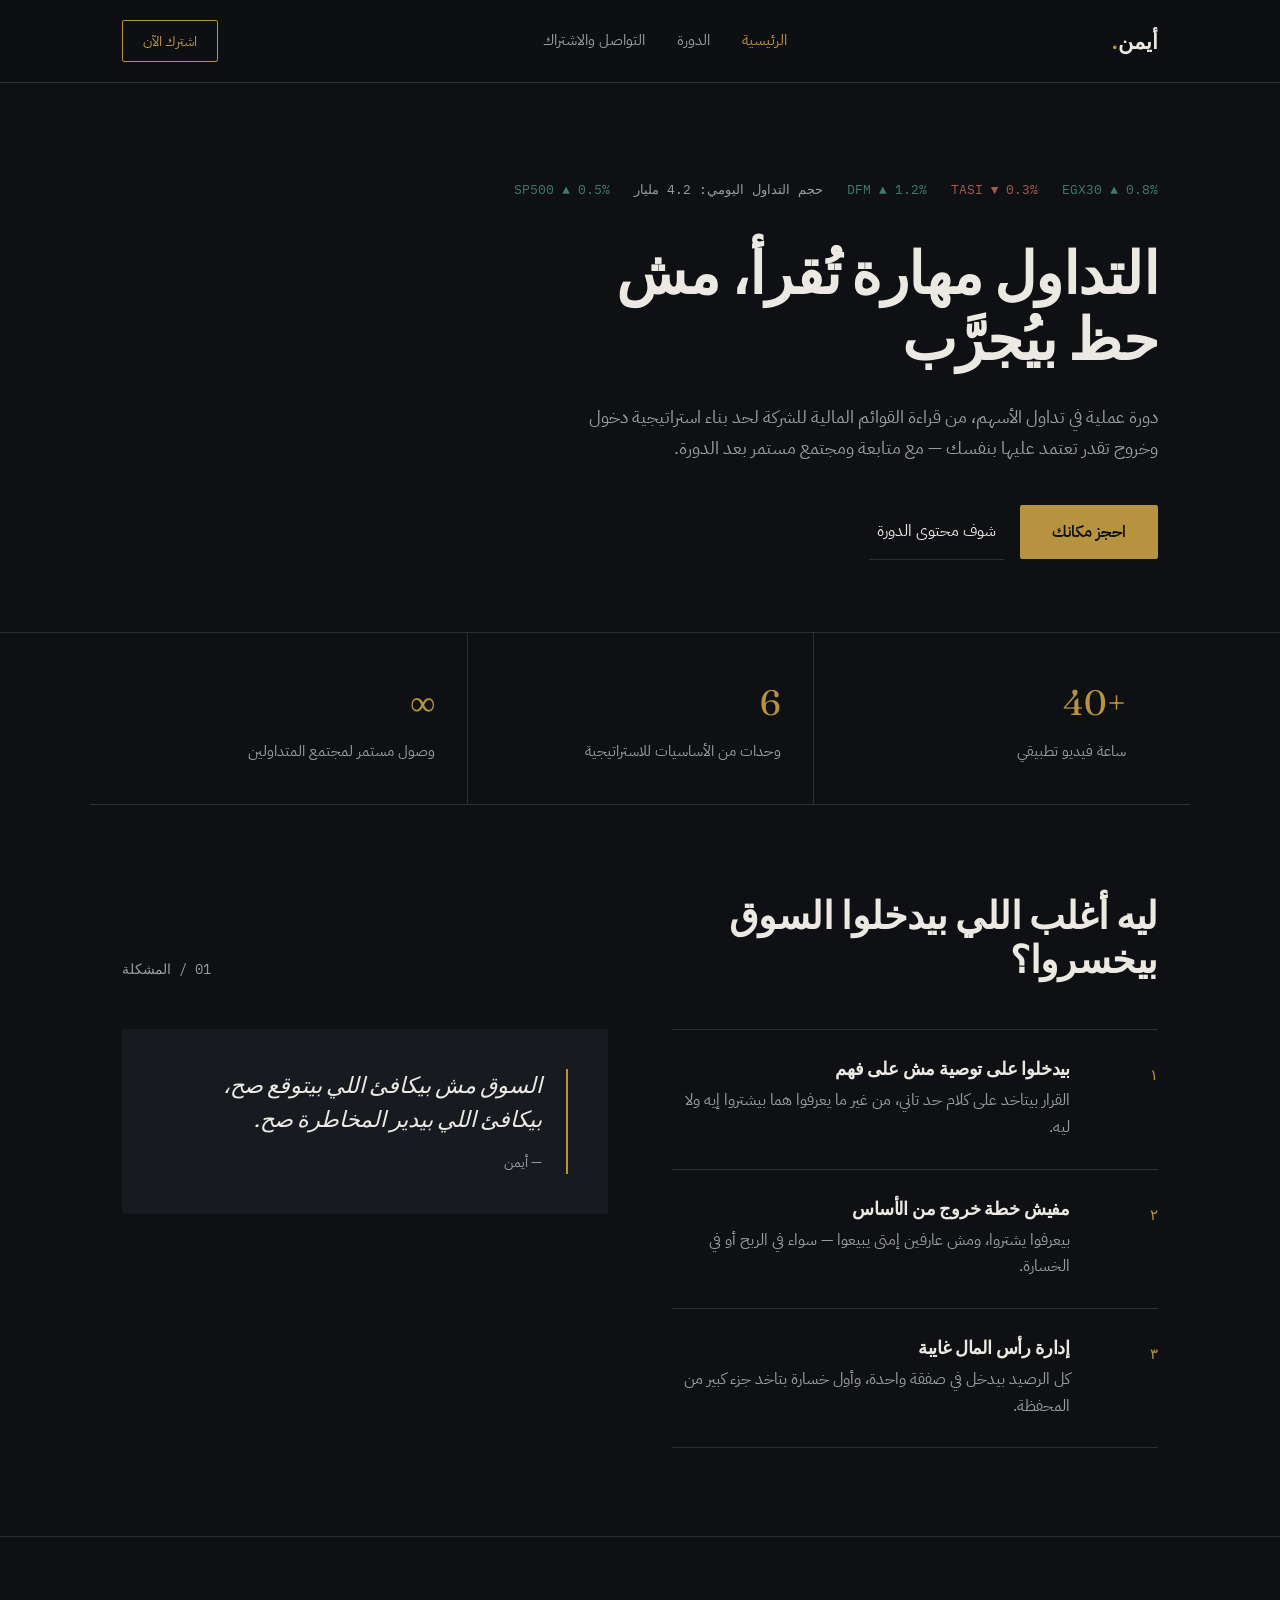
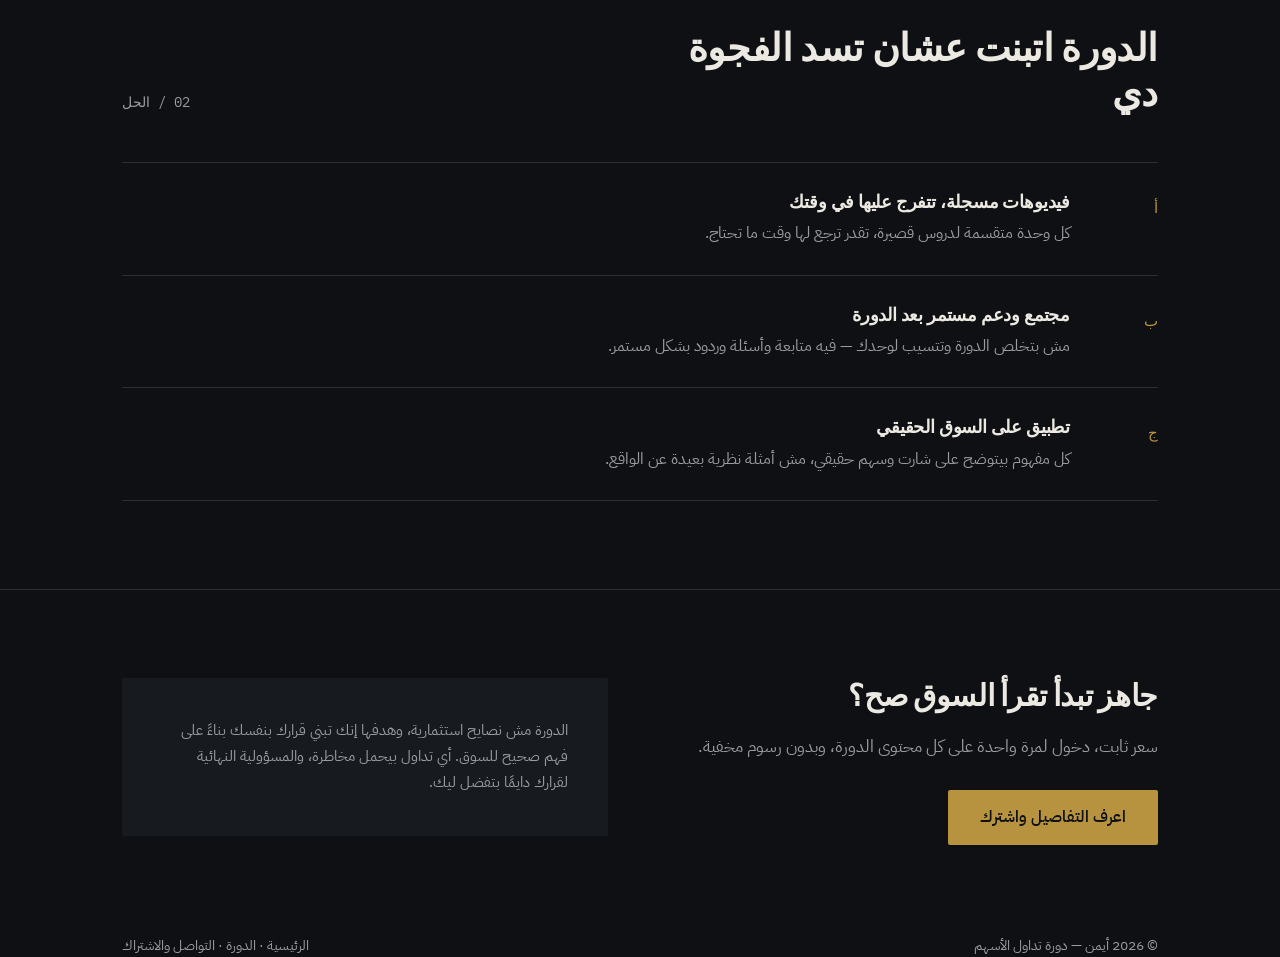
==== index.html @ c3939e91 "Add files via upload" ====
<!DOCTYPE html>
<html lang="ar" dir="rtl">
<head>
<meta charset="UTF-8">
<meta name="viewport" content="width=device-width, initial-scale=1.0">
<title>أيمن | قراءة السوق قبل التداول</title>
<link rel="stylesheet" href="styles.css">
</head>
<body>

<header>
  <nav class="nav">
    <div class="brand">أيمن<span>.</span></div>
    <div class="nav-links">
      <a href="index.html" class="active">الرئيسية</a>
      <a href="course.html">الدورة</a>
      <a href="contact.html">التواصل والاشتراك</a>
    </div>
    <a href="contact.html" class="nav-cta">اشترك الآن</a>
  </nav>
</header>

<section class="hero">
  <div class="container">
    <div class="hero-ticker">
      <span class="up">EGX30 ▲ 0.8%</span>
      <span class="down">TASI ▼ 0.3%</span>
      <span class="up">DFM ▲ 1.2%</span>
      <span>حجم التداول اليومي: 4.2 مليار</span>
      <span class="up">SP500 ▲ 0.5%</span>
    </div>
    <h1>التداول مهارة تُقرأ، مش حظ بيُجرَّب</h1>
    <p class="lede">دورة عملية في تداول الأسهم، من قراءة القوائم المالية للشركة لحد بناء استراتيجية دخول وخروج تقدر تعتمد عليها بنفسك — مع متابعة ومجتمع مستمر بعد الدورة.</p>
    <div class="hero-actions">
      <a href="contact.html" class="btn-primary">احجز مكانك</a>
      <a href="course.html" class="btn-secondary">شوف محتوى الدورة</a>
    </div>
  </div>
</section>

<div class="stat-row container">
  <div class="stat">
    <div class="num">+40</div>
    <div class="label">ساعة فيديو تطبيقي</div>
  </div>
  <div class="stat">
    <div class="num">6</div>
    <div class="label">وحدات من الأساسيات للاستراتيجية</div>
  </div>
  <div class="stat">
    <div class="num">∞</div>
    <div class="label">وصول مستمر لمجتمع المتداولين</div>
  </div>
</div>

<section class="section">
  <div class="container">
    <div class="section-head">
      <h2>ليه أغلب اللي بيدخلوا السوق بيخسروا؟</h2>
      <span class="num-mark">01 / المشكلة</span>
    </div>
    <div class="two-col">
      <div class="row-list">
        <div class="row-item">
          <span class="idx">١</span>
          <div>
            <h3>بيدخلوا على توصية مش على فهم</h3>
            <p>القرار بيتاخد على كلام حد تاني، من غير ما يعرفوا هما بيشتروا إيه ولا ليه.</p>
          </div>
        </div>
        <div class="row-item">
          <span class="idx">٢</span>
          <div>
            <h3>مفيش خطة خروج من الأساس</h3>
            <p>بيعرفوا يشتروا، ومش عارفين إمتى يبيعوا — سواء في الربح أو في الخسارة.</p>
          </div>
        </div>
        <div class="row-item">
          <span class="idx">٣</span>
          <div>
            <h3>إدارة رأس المال غايبة</h3>
            <p>كل الرصيد بيدخل في صفقة واحدة، وأول خسارة بتاخد جزء كبير من المحفظة.</p>
          </div>
        </div>
      </div>
      <div class="panel">
        <p class="quote">
          السوق مش بيكافئ اللي بيتوقع صح، بيكافئ اللي بيدير المخاطرة صح.
          <cite>— أيمن</cite>
        </p>
      </div>
    </div>
  </div>
</section>

<section class="section">
  <div class="container">
    <div class="section-head">
      <h2>الدورة اتبنت عشان تسد الفجوة دي</h2>
      <span class="num-mark">02 / الحل</span>
    </div>
    <div class="row-list">
      <div class="row-item">
        <span class="idx">أ</span>
        <div>
          <h3>فيديوهات مسجلة، تتفرج عليها في وقتك</h3>
          <p>كل وحدة متقسمة لدروس قصيرة، تقدر ترجع لها وقت ما تحتاج.</p>
        </div>
      </div>
      <div class="row-item">
        <span class="idx">ب</span>
        <div>
          <h3>مجتمع ودعم مستمر بعد الدورة</h3>
          <p>مش بتخلص الدورة وتتسيب لوحدك — فيه متابعة وأسئلة وردود بشكل مستمر.</p>
        </div>
      </div>
      <div class="row-item">
        <span class="idx">ج</span>
        <div>
          <h3>تطبيق على السوق الحقيقي</h3>
          <p>كل مفهوم بيتوضح على شارت وسهم حقيقي، مش أمثلة نظرية بعيدة عن الواقع.</p>
        </div>
      </div>
    </div>
  </div>
</section>

<section class="section" style="border-bottom:none;">
  <div class="container">
    <div class="two-col">
      <div>
        <h2 style="font-size:1.9rem; margin-bottom:20px;">جاهز تبدأ تقرأ السوق صح؟</h2>
        <p style="color:var(--muted); margin-bottom:28px; max-width:48ch;">سعر ثابت، دخول لمرة واحدة على كل محتوى الدورة، وبدون رسوم مخفية.</p>
        <a href="contact.html" class="btn-primary">اعرف التفاصيل واشترك</a>
      </div>
      <div class="panel">
        <p style="color:var(--muted); font-size:0.95rem;">
          الدورة مش نصايح استثمارية، وهدفها إنك تبني قرارك بنفسك بناءً على فهم صحيح للسوق. أي تداول بيحمل مخاطرة، والمسؤولية النهائية لقرارك دايمًا بتفضل ليك.
        </p>
      </div>
    </div>
  </div>
</section>

<footer class="container">
  <span>© 2026 أيمن — دورة تداول الأسهم</span>
  <span>الرئيسية · الدورة · التواصل والاشتراك</span>
</footer>

</body>
</html>
---- styles.css ----
/* ===== Design tokens =====
   Base:      #0E1013  (charcoal-navy, almost-black)
   Panel:     #171A1F  (raised surface)
   Line:      #2A2E35  (hairline dividers, table-style)
   Ink:       #ECE9E2  (warm off-white text)
   Muted:     #9A9C9F  (secondary text)
   Gold:      #B8933F  (ticker gold — the one bold accent)
   Rise:      #3E7C6B  (muted market-green, used sparingly for "gain" cues)
   Display type: "Fraunces" (serif, financial-print authority)
   Body type:    "IBM Plex Sans Arabic" for Arabic copy, "IBM Plex Sans" for latin
*/

@import url('https://fonts.googleapis.com/css2?family=Fraunces:opsz,wght@9..144,400;9..144,500;9..144,600&family=IBM+Plex+Sans+Arabic:wght@400;500;600;700&family=IBM+Plex+Mono:wght@400;500&display=swap');

* { box-sizing: border-box; margin: 0; padding: 0; }

:root {
  --base: #0E1013;
  --panel: #171A1F;
  --line: #2A2E35;
  --ink: #ECE9E2;
  --muted: #9A9C9F;
  --gold: #B8933F;
  --rise: #3E7C6B;
}

html { scroll-behavior: smooth; }

body {
  background: var(--base);
  color: var(--ink);
  font-family: 'IBM Plex Sans Arabic', 'IBM Plex Sans', sans-serif;
  font-size: 17px;
  line-height: 1.7;
  direction: rtl;
}

@media (prefers-reduced-motion: reduce) {
  * { animation: none !important; transition: none !important; scroll-behavior: auto !important; }
}

a { color: inherit; text-decoration: none; }

img { max-width: 100%; display: block; }

h1, h2, h3 {
  font-family: 'Fraunces', serif;
  font-weight: 600;
  line-height: 1.15;
  letter-spacing: -0.01em;
}

.container {
  max-width: 1100px;
  margin: 0 auto;
  padding: 0 32px;
}

/* ---------- Header ---------- */
header {
  border-bottom: 1px solid var(--line);
  position: sticky;
  top: 0;
  background: rgba(14,16,19,0.92);
  backdrop-filter: blur(6px);
  z-index: 50;
}

.nav {
  display: flex;
  align-items: center;
  justify-content: space-between;
  padding: 20px 32px;
  max-width: 1100px;
  margin: 0 auto;
}

.brand {
  font-family: 'Fraunces', serif;
  font-size: 1.3rem;
  font-weight: 600;
  color: var(--ink);
}

.brand span { color: var(--gold); }

.nav-links {
  display: flex;
  gap: 32px;
  font-size: 0.95rem;
  color: var(--muted);
}

.nav-links a:hover { color: var(--ink); }

.nav-links a.active { color: var(--gold); }

.nav-cta {
  border: 1px solid var(--gold);
  color: var(--gold) !important;
  padding: 8px 20px;
  border-radius: 2px;
  font-size: 0.9rem;
}

.nav-cta:hover { background: var(--gold); color: var(--base) !important; }

/* ---------- Hero ---------- */
.hero {
  padding: 96px 0 72px;
  border-bottom: 1px solid var(--line);
  position: relative;
}

.hero-ticker {
  font-family: 'IBM Plex Mono', monospace;
  font-size: 0.8rem;
  color: var(--muted);
  display: flex;
  gap: 24px;
  margin-bottom: 40px;
  overflow: hidden;
  white-space: nowrap;
}

.hero-ticker .up { color: var(--rise); }
.hero-ticker .down { color: #A15C4A; }

.hero h1 {
  font-size: clamp(2.4rem, 5vw, 3.6rem);
  max-width: 16ch;
  margin-bottom: 28px;
}

.hero .lede {
  color: var(--muted);
  font-size: 1.15rem;
  max-width: 52ch;
  margin-bottom: 40px;
}

.hero-actions {
  display: flex;
  gap: 16px;
  align-items: center;
}

.btn-primary {
  background: var(--gold);
  color: var(--base);
  padding: 14px 32px;
  border-radius: 2px;
  font-weight: 600;
  font-size: 0.98rem;
  display: inline-block;
}

.btn-primary:hover { background: #cba552; }

.btn-secondary {
  color: var(--ink);
  padding: 14px 8px;
  border-bottom: 1px solid var(--line);
  font-size: 0.98rem;
}

.btn-secondary:hover { border-color: var(--ink); }

/* ---------- Stat row ---------- */
.stat-row {
  display: grid;
  grid-template-columns: repeat(3, 1fr);
  border-bottom: 1px solid var(--line);
}

.stat {
  padding: 40px 32px;
  border-left: 1px solid var(--line);
}

.stat:last-child { border-left: none; }

.stat .num {
  font-family: 'Fraunces', serif;
  font-size: 2.2rem;
  color: var(--gold);
}

.stat .label {
  color: var(--muted);
  font-size: 0.92rem;
  margin-top: 6px;
}

/* ---------- Section ---------- */
.section {
  padding: 88px 0;
  border-bottom: 1px solid var(--line);
}

.section-head {
  display: flex;
  justify-content: space-between;
  align-items: flex-end;
  gap: 24px;
  margin-bottom: 48px;
}

.section-head h2 {
  font-size: clamp(1.8rem, 3vw, 2.4rem);
  max-width: 20ch;
}

.section-head .num-mark {
  font-family: 'IBM Plex Mono', monospace;
  color: var(--muted);
  font-size: 0.85rem;
  white-space: nowrap;
}

/* ---------- Cards / lists ---------- */
.row-list { border-top: 1px solid var(--line); }

.row-item {
  display: grid;
  grid-template-columns: 64px 1fr;
  gap: 24px;
  padding: 28px 0;
  border-bottom: 1px solid var(--line);
}

.row-item .idx {
  font-family: 'IBM Plex Mono', monospace;
  color: var(--gold);
  font-size: 0.95rem;
  padding-top: 4px;
}

.row-item h3 {
  font-size: 1.15rem;
  margin-bottom: 8px;
  font-weight: 600;
}

.row-item p { color: var(--muted); font-size: 0.98rem; max-width: 60ch; }

/* ---------- Two-col ---------- */
.two-col {
  display: grid;
  grid-template-columns: 1fr 1fr;
  gap: 64px;
  align-items: start;
}

@media (max-width: 760px) {
  .two-col { grid-template-columns: 1fr; }
  .stat-row { grid-template-columns: 1fr; }
  .stat { border-left: none; border-bottom: 1px solid var(--line); }
  .stat:last-child { border-bottom: none; }
  .nav-links { display: none; }
  .row-item { grid-template-columns: 40px 1fr; }
}

/* ---------- Panel / quote ---------- */
.panel {
  background: var(--panel);
  padding: 40px;
  border-radius: 2px;
}

.quote {
  font-family: 'Fraunces', serif;
  font-size: 1.4rem;
  font-style: italic;
  line-height: 1.5;
  color: var(--ink);
  border-right: 2px solid var(--gold);
  padding-right: 24px;
}

.quote cite {
  display: block;
  font-family: 'IBM Plex Sans Arabic', sans-serif;
  font-style: normal;
  font-size: 0.9rem;
  color: var(--muted);
  margin-top: 16px;
}

/* ---------- Price block ---------- */
.price-block {
  display: flex;
  align-items: baseline;
  gap: 12px;
  margin: 24px 0 32px;
}

.price-block .amount {
  font-family: 'Fraunces', serif;
  font-size: 3rem;
  color: var(--gold);
}

.price-block .cycle { color: var(--muted); font-size: 1rem; }

.check-list { list-style: none; margin: 24px 0; }

.check-list li {
  padding: 12px 0 12px 0;
  border-bottom: 1px solid var(--line);
  display: flex;
  gap: 12px;
  color: var(--ink);
  font-size: 0.98rem;
}

.check-list li::before {
  content: "—";
  color: var(--gold);
  flex-shrink: 0;
}

/* ---------- Form ---------- */
.form-group { margin-bottom: 22px; }

.form-group label {
  display: block;
  font-size: 0.9rem;
  color: var(--muted);
  margin-bottom: 8px;
}

.form-group input,
.form-group textarea {
  width: 100%;
  background: var(--panel);
  border: 1px solid var(--line);
  color: var(--ink);
  padding: 14px 16px;
  border-radius: 2px;
  font-family: inherit;
  font-size: 0.98rem;
}

.form-group input:focus,
.form-group textarea:focus {
  outline: none;
  border-color: var(--gold);
}

.form-group textarea { resize: vertical; min-height: 120px; }

/* ---------- Payment note box ---------- */
.notice {
  border: 1px dashed var(--line);
  padding: 24px;
  border-radius: 2px;
  color: var(--muted);
  font-size: 0.92rem;
}

.notice strong { color: var(--ink); }

/* ---------- Footer ---------- */
footer {
  padding: 48px 0;
  color: var(--muted);
  font-size: 0.9rem;
  display: flex;
  justify-content: space-between;
  flex-wrap: wrap;
  gap: 16px;
}

/* Visible keyboard focus */
a:focus-visible, button:focus-visible, input:focus-visible, textarea:focus-visible {
  outline: 2px solid var(--gold);
  outline-offset: 2px;
}
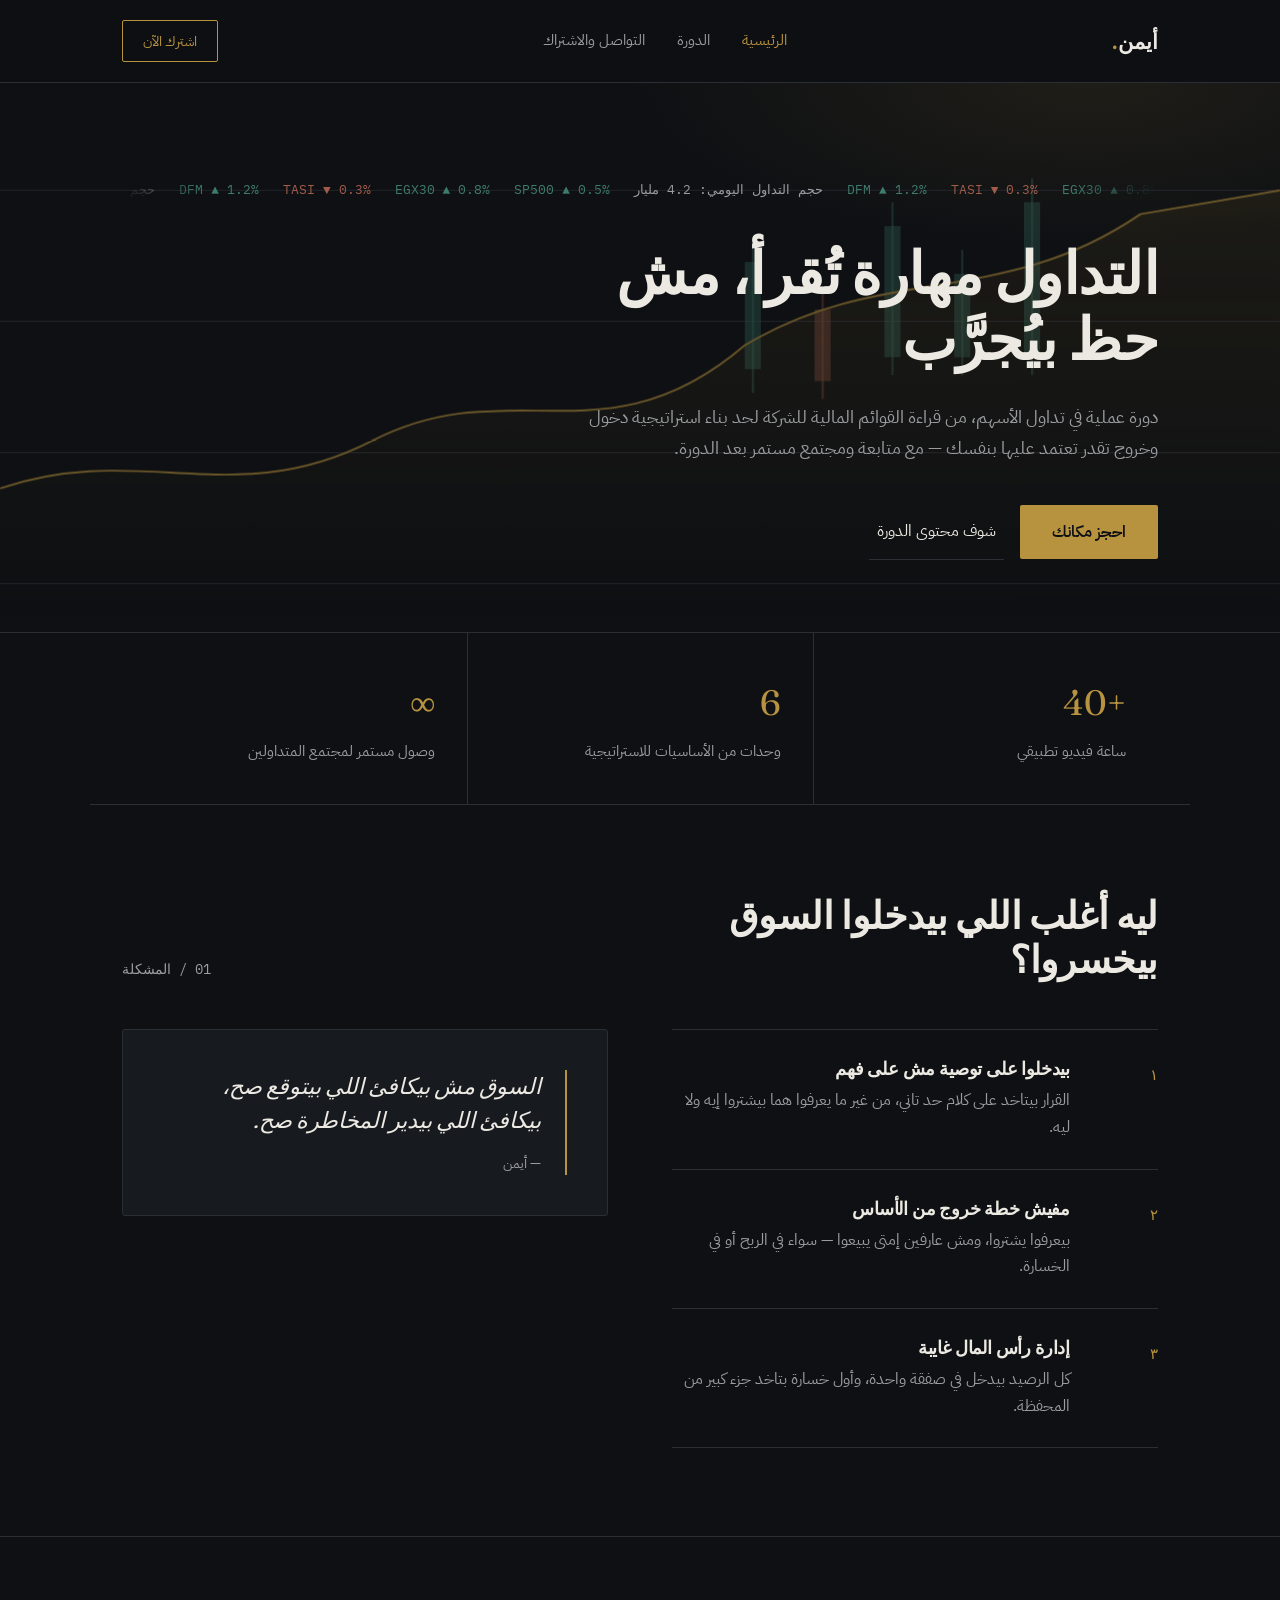
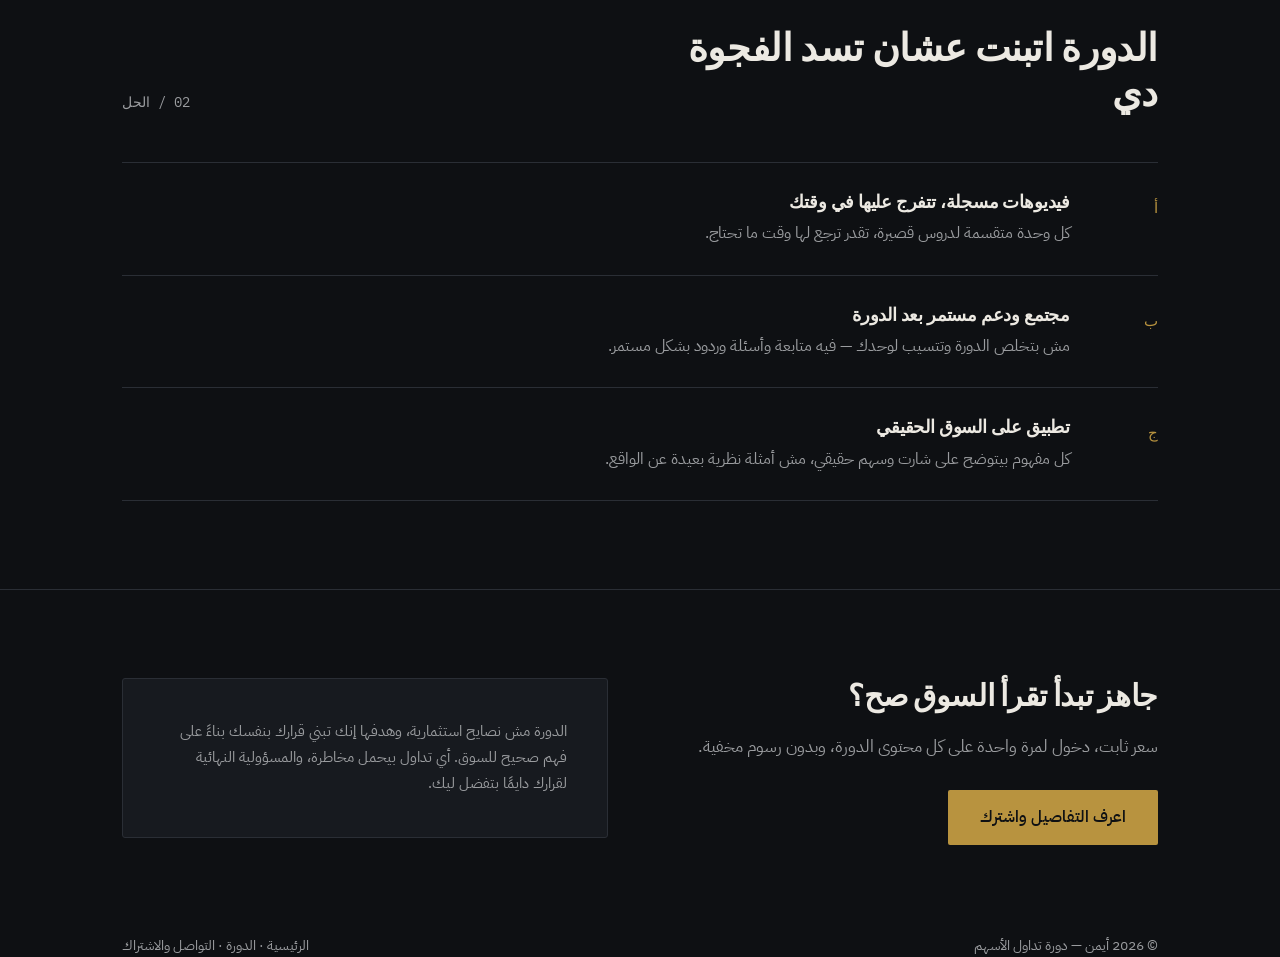
==== commit f28884f8: "Add files via upload" ====
--- a/index.html
+++ b/index.html
@@ -21,13 +21,59 @@
 </header>
 
 <section class="hero">
-  <div class="container">
+  <svg class="hero-chart" viewBox="0 0 1100 460" preserveAspectRatio="none" aria-hidden="true">
+    <line class="grid-line" x1="0" y1="90" x2="1100" y2="90"></line>
+    <line class="grid-line" x1="0" y1="200" x2="1100" y2="200"></line>
+    <line class="grid-line" x1="0" y1="310" x2="1100" y2="310"></line>
+    <line class="grid-line" x1="0" y1="420" x2="1100" y2="420"></line>
+
+    <g class="candle" style="animation-delay:0.2s">
+      <rect x="640" y="150" width="14" height="90" fill="#3E7C6B" opacity="0.5"></rect>
+      <line x1="647" y1="130" x2="647" y2="260" stroke="#3E7C6B" stroke-width="2" opacity="0.5"></line>
+    </g>
+    <g class="candle" style="animation-delay:0.4s">
+      <rect x="700" y="190" width="14" height="60" fill="#A15C4A" opacity="0.5"></rect>
+      <line x1="707" y1="175" x2="707" y2="265" stroke="#A15C4A" stroke-width="2" opacity="0.5"></line>
+    </g>
+    <g class="candle" style="animation-delay:0.6s">
+      <rect x="760" y="120" width="14" height="110" fill="#3E7C6B" opacity="0.5"></rect>
+      <line x1="767" y1="100" x2="767" y2="245" stroke="#3E7C6B" stroke-width="2" opacity="0.5"></line>
+    </g>
+    <g class="candle" style="animation-delay:0.8s">
+      <rect x="820" y="160" width="14" height="70" fill="#3E7C6B" opacity="0.5"></rect>
+      <line x1="827" y1="140" x2="827" y2="245" stroke="#3E7C6B" stroke-width="2" opacity="0.5"></line>
+    </g>
+    <g class="candle" style="animation-delay:1s">
+      <rect x="880" y="100" width="14" height="130" fill="#3E7C6B" opacity="0.5"></rect>
+      <line x1="887" y1="80" x2="887" y2="245" stroke="#3E7C6B" stroke-width="2" opacity="0.5"></line>
+    </g>
+
+    <path class="chart-fill" d="M0,340 C120,300 200,360 320,300 C440,240 520,320 640,220 C760,150 860,190 980,110 L1100,90 L1100,460 L0,460 Z"
+      fill="url(#goldFade)"></path>
+    <path class="chart-line" d="M0,340 C120,300 200,360 320,300 C440,240 520,320 640,220 C760,150 860,190 980,110 L1100,90"></path>
+
+    <defs>
+      <linearGradient id="goldFade" x1="0" y1="0" x2="0" y2="1">
+        <stop offset="0%" stop-color="#B8933F" stop-opacity="0.16"></stop>
+        <stop offset="100%" stop-color="#B8933F" stop-opacity="0"></stop>
+      </linearGradient>
+    </defs>
+  </svg>
+
+  <div class="container hero-content">
     <div class="hero-ticker">
-      <span class="up">EGX30 ▲ 0.8%</span>
-      <span class="down">TASI ▼ 0.3%</span>
-      <span class="up">DFM ▲ 1.2%</span>
-      <span>حجم التداول اليومي: 4.2 مليار</span>
-      <span class="up">SP500 ▲ 0.5%</span>
+      <div class="track">
+        <span class="up">EGX30 ▲ 0.8%</span>
+        <span class="down">TASI ▼ 0.3%</span>
+        <span class="up">DFM ▲ 1.2%</span>
+        <span>حجم التداول اليومي: 4.2 مليار</span>
+        <span class="up">SP500 ▲ 0.5%</span>
+        <span class="up">EGX30 ▲ 0.8%</span>
+        <span class="down">TASI ▼ 0.3%</span>
+        <span class="up">DFM ▲ 1.2%</span>
+        <span>حجم التداول اليومي: 4.2 مليار</span>
+        <span class="up">SP500 ▲ 0.5%</span>
+      </div>
     </div>
     <h1>التداول مهارة تُقرأ، مش حظ بيُجرَّب</h1>
     <p class="lede">دورة عملية في تداول الأسهم، من قراءة القوائم المالية للشركة لحد بناء استراتيجية دخول وخروج تقدر تعتمد عليها بنفسك — مع متابعة ومجتمع مستمر بعد الدورة.</p>
--- a/styles.css
+++ b/styles.css
@@ -110,21 +110,89 @@
   padding: 96px 0 72px;
   border-bottom: 1px solid var(--line);
   position: relative;
+  overflow: hidden;
+  background:
+    radial-gradient(ellipse 60% 50% at 85% 0%, rgba(184,147,63,0.10), transparent 60%);
+}
+
+.hero-chart {
+  position: absolute;
+  inset: 0;
+  width: 100%;
+  height: 100%;
+  opacity: 0.55;
+  pointer-events: none;
+}
+
+.hero-chart .grid-line {
+  stroke: var(--line);
+  stroke-width: 1;
+}
+
+.hero-chart .chart-line {
+  fill: none;
+  stroke: var(--gold);
+  stroke-width: 1.6;
+  stroke-dasharray: 1400;
+  stroke-dashoffset: 1400;
+  animation: draw-line 3.2s ease-out forwards;
+}
+
+.hero-chart .chart-fill {
+  opacity: 0;
+  animation: fade-fill 2s ease-out 1.2s forwards;
+}
+
+.hero-chart .candle {
+  opacity: 0;
+  animation: rise-in 0.6s ease-out forwards;
+}
+
+@keyframes draw-line {
+  to { stroke-dashoffset: 0; }
+}
+
+@keyframes fade-fill {
+  to { opacity: 1; }
+}
+
+@keyframes rise-in {
+  from { opacity: 0; transform: translateY(10px); }
+  to   { opacity: 1; transform: translateY(0); }
+}
+
+@media (prefers-reduced-motion: reduce) {
+  .hero-chart .chart-line { stroke-dashoffset: 0; animation: none; }
+  .hero-chart .chart-fill,
+  .hero-chart .candle { opacity: 1; animation: none; transform: none; }
 }
 
 .hero-ticker {
   font-family: 'IBM Plex Mono', monospace;
   font-size: 0.8rem;
   color: var(--muted);
-  display: flex;
-  gap: 24px;
   margin-bottom: 40px;
   overflow: hidden;
   white-space: nowrap;
+  -webkit-mask-image: linear-gradient(90deg, transparent, #000 8%, #000 92%, transparent);
+  mask-image: linear-gradient(90deg, transparent, #000 8%, #000 92%, transparent);
+}
+
+.hero-ticker .track {
+  display: inline-flex;
+  gap: 24px;
+  animation: ticker-scroll 28s linear infinite;
+}
+
+@keyframes ticker-scroll {
+  from { transform: translateX(0); }
+  to   { transform: translateX(-50%); }
 }
 
 .hero-ticker .up { color: var(--rise); }
 .hero-ticker .down { color: #A15C4A; }
+
+.hero-content { position: relative; z-index: 2; }
 
 .hero h1 {
   font-size: clamp(2.4rem, 5vw, 3.6rem);
@@ -265,7 +333,8 @@
 .panel {
   background: var(--panel);
   padding: 40px;
-  border-radius: 2px;
+  border-radius: 3px;
+  border: 1px solid var(--line);
 }
 
 .quote {
@@ -303,6 +372,11 @@
 
 .price-block .cycle { color: var(--muted); font-size: 1rem; }
 
+.panel-price {
+  border-color: rgba(184,147,63,0.35);
+  box-shadow: 0 0 0 1px rgba(184,147,63,0.08), 0 20px 40px -20px rgba(184,147,63,0.25);
+}
+
 .check-list { list-style: none; margin: 24px 0; }
 
 .check-list li {
@@ -321,34 +395,83 @@
 }
 
 /* ---------- Form ---------- */
-.form-group { margin-bottom: 22px; }
+.form-panel {
+  background: linear-gradient(180deg, var(--panel), #14171C);
+  border: 1px solid var(--line);
+  border-radius: 4px;
+  padding: 40px;
+  position: relative;
+}
+
+.form-panel::before {
+  content: "";
+  position: absolute;
+  inset: 0;
+  border-radius: 4px;
+  padding: 1px;
+  background: linear-gradient(135deg, rgba(184,147,63,0.5), transparent 40%);
+  -webkit-mask: linear-gradient(#000 0 0) content-box, linear-gradient(#000 0 0);
+  -webkit-mask-composite: xor;
+  mask-composite: exclude;
+  pointer-events: none;
+}
+
+.form-group { margin-bottom: 24px; position: relative; }
 
 .form-group label {
-  display: block;
-  font-size: 0.9rem;
-  color: var(--muted);
-  margin-bottom: 8px;
-}
+  display: flex;
+  align-items: center;
+  gap: 8px;
+  font-size: 0.85rem;
+  color: var(--muted);
+  margin-bottom: 10px;
+  letter-spacing: 0.01em;
+}
+
+.form-group label svg { width: 15px; height: 15px; stroke: var(--gold); flex-shrink: 0; }
 
 .form-group input,
 .form-group textarea {
   width: 100%;
-  background: var(--panel);
+  background: rgba(255,255,255,0.02);
   border: 1px solid var(--line);
   color: var(--ink);
-  padding: 14px 16px;
-  border-radius: 2px;
+  padding: 15px 18px;
+  border-radius: 3px;
   font-family: inherit;
   font-size: 0.98rem;
-}
+  transition: border-color 0.2s ease, box-shadow 0.2s ease, background 0.2s ease;
+}
+
+.form-group input::placeholder,
+.form-group textarea::placeholder { color: #5C5F65; }
 
 .form-group input:focus,
 .form-group textarea:focus {
   outline: none;
   border-color: var(--gold);
+  background: rgba(184,147,63,0.04);
+  box-shadow: 0 0 0 3px rgba(184,147,63,0.12);
 }
 
 .form-group textarea { resize: vertical; min-height: 120px; }
+
+.form-submit {
+  width: 100%;
+  background: var(--gold);
+  color: var(--base);
+  border: none;
+  padding: 16px 32px;
+  border-radius: 3px;
+  font-weight: 600;
+  font-size: 1rem;
+  font-family: inherit;
+  cursor: pointer;
+  transition: background 0.2s ease, transform 0.15s ease;
+}
+
+.form-submit:hover { background: #cba552; }
+.form-submit:active { transform: scale(0.99); }
 
 /* ---------- Payment note box ---------- */
 .notice {
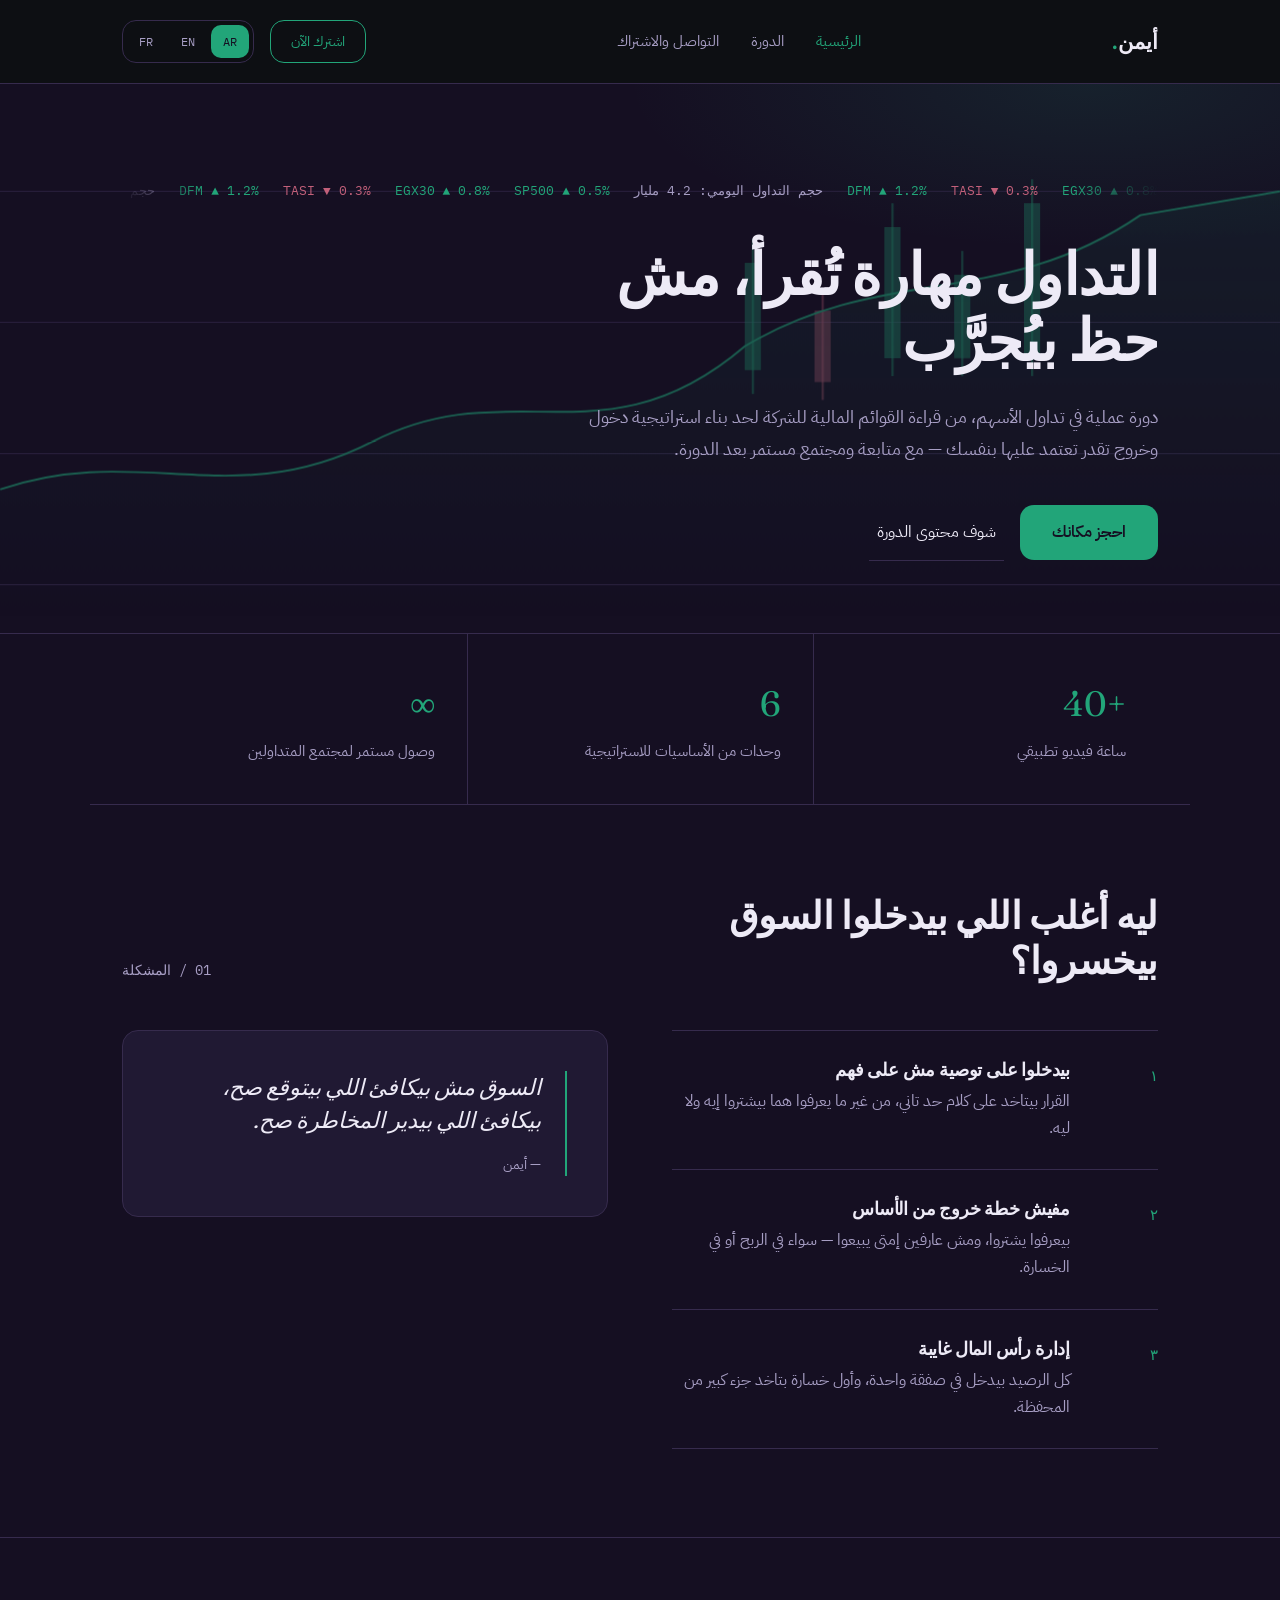
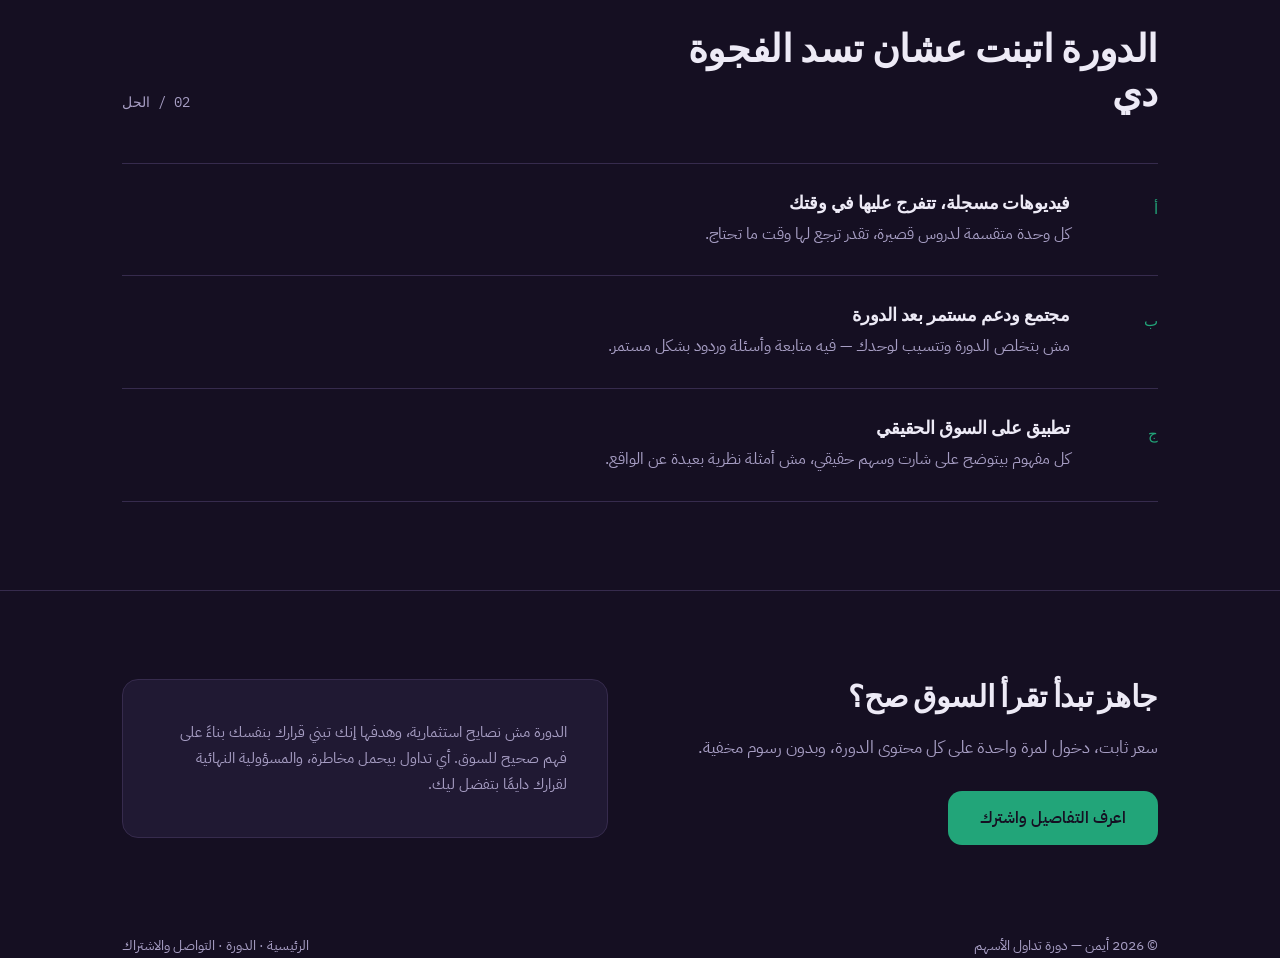
==== commit 00ca567e: "Add files via upload" ====
--- a/index.html
+++ b/index.html
@@ -16,7 +16,14 @@
       <a href="course.html">الدورة</a>
       <a href="contact.html">التواصل والاشتراك</a>
     </div>
-    <a href="contact.html" class="nav-cta">اشترك الآن</a>
+    <div class="nav-right">
+      <a href="contact.html" class="nav-cta">اشترك الآن</a>
+      <div class="lang-switch">
+        <a href="index.html" class="lang-active">AR</a>
+        <a href="en/index.html">EN</a>
+        <a href="fr/index.html">FR</a>
+      </div>
+    </div>
   </nav>
 </header>
 
@@ -28,24 +35,24 @@
     <line class="grid-line" x1="0" y1="420" x2="1100" y2="420"></line>
 
     <g class="candle" style="animation-delay:0.2s">
-      <rect x="640" y="150" width="14" height="90" fill="#3E7C6B" opacity="0.5"></rect>
-      <line x1="647" y1="130" x2="647" y2="260" stroke="#3E7C6B" stroke-width="2" opacity="0.5"></line>
+      <rect x="640" y="150" width="14" height="90" fill="#22A579" opacity="0.5"></rect>
+      <line x1="647" y1="130" x2="647" y2="260" stroke="#22A579" stroke-width="2" opacity="0.5"></line>
     </g>
     <g class="candle" style="animation-delay:0.4s">
-      <rect x="700" y="190" width="14" height="60" fill="#A15C4A" opacity="0.5"></rect>
-      <line x1="707" y1="175" x2="707" y2="265" stroke="#A15C4A" stroke-width="2" opacity="0.5"></line>
+      <rect x="700" y="190" width="14" height="60" fill="#C2607A" opacity="0.5"></rect>
+      <line x1="707" y1="175" x2="707" y2="265" stroke="#C2607A" stroke-width="2" opacity="0.5"></line>
     </g>
     <g class="candle" style="animation-delay:0.6s">
-      <rect x="760" y="120" width="14" height="110" fill="#3E7C6B" opacity="0.5"></rect>
-      <line x1="767" y1="100" x2="767" y2="245" stroke="#3E7C6B" stroke-width="2" opacity="0.5"></line>
+      <rect x="760" y="120" width="14" height="110" fill="#22A579" opacity="0.5"></rect>
+      <line x1="767" y1="100" x2="767" y2="245" stroke="#22A579" stroke-width="2" opacity="0.5"></line>
     </g>
     <g class="candle" style="animation-delay:0.8s">
-      <rect x="820" y="160" width="14" height="70" fill="#3E7C6B" opacity="0.5"></rect>
-      <line x1="827" y1="140" x2="827" y2="245" stroke="#3E7C6B" stroke-width="2" opacity="0.5"></line>
+      <rect x="820" y="160" width="14" height="70" fill="#22A579" opacity="0.5"></rect>
+      <line x1="827" y1="140" x2="827" y2="245" stroke="#22A579" stroke-width="2" opacity="0.5"></line>
     </g>
     <g class="candle" style="animation-delay:1s">
-      <rect x="880" y="100" width="14" height="130" fill="#3E7C6B" opacity="0.5"></rect>
-      <line x1="887" y1="80" x2="887" y2="245" stroke="#3E7C6B" stroke-width="2" opacity="0.5"></line>
+      <rect x="880" y="100" width="14" height="130" fill="#22A579" opacity="0.5"></rect>
+      <line x1="887" y1="80" x2="887" y2="245" stroke="#22A579" stroke-width="2" opacity="0.5"></line>
     </g>
 
     <path class="chart-fill" d="M0,340 C120,300 200,360 320,300 C440,240 520,320 640,220 C760,150 860,190 980,110 L1100,90 L1100,460 L0,460 Z"
@@ -54,8 +61,8 @@
 
     <defs>
       <linearGradient id="goldFade" x1="0" y1="0" x2="0" y2="1">
-        <stop offset="0%" stop-color="#B8933F" stop-opacity="0.16"></stop>
-        <stop offset="100%" stop-color="#B8933F" stop-opacity="0"></stop>
+        <stop offset="0%" stop-color="#22A579" stop-opacity="0.16"></stop>
+        <stop offset="100%" stop-color="#22A579" stop-opacity="0"></stop>
       </linearGradient>
     </defs>
   </svg>
--- a/styles.css
+++ b/styles.css
@@ -1,27 +1,27 @@
 /* ===== Design tokens =====
-   Base:      #0E1013  (charcoal-navy, almost-black)
-   Panel:     #171A1F  (raised surface)
-   Line:      #2A2E35  (hairline dividers, table-style)
-   Ink:       #ECE9E2  (warm off-white text)
-   Muted:     #9A9C9F  (secondary text)
-   Gold:      #B8933F  (ticker gold — the one bold accent)
-   Rise:      #3E7C6B  (muted market-green, used sparingly for "gain" cues)
+   Base:      #150F22  (deep aubergine-purple, near-black)
+   Panel:     #201933  (raised purple surface)
+   Line:      #362B4D  (hairline dividers)
+   Ink:       #EDEAF6  (soft lavender-white text)
+   Muted:     #A79EC4  (secondary text)
+   Accent:    #22A579  (emerald — the one bold accent, var name kept as --gold)
+   Rise:      #22A579  (same emerald, used for "gain" ticker cues)
    Display type: "Fraunces" (serif, financial-print authority)
-   Body type:    "IBM Plex Sans Arabic" for Arabic copy, "IBM Plex Sans" for latin
+   Body type:    "IBM Plex Sans Arabic" for Arabic copy, "IBM Plex Sans" for Latin (EN/FR)
 */
 
-@import url('https://fonts.googleapis.com/css2?family=Fraunces:opsz,wght@9..144,400;9..144,500;9..144,600&family=IBM+Plex+Sans+Arabic:wght@400;500;600;700&family=IBM+Plex+Mono:wght@400;500&display=swap');
+@import url('https://fonts.googleapis.com/css2?family=Fraunces:opsz,wght@9..144,400;9..144,500;9..144,600&family=IBM+Plex+Sans+Arabic:wght@400;500;600;700&family=IBM+Plex+Sans:wght@400;500;600;700&family=IBM+Plex+Mono:wght@400;500&display=swap');
 
 * { box-sizing: border-box; margin: 0; padding: 0; }
 
 :root {
-  --base: #0E1013;
-  --panel: #171A1F;
-  --line: #2A2E35;
-  --ink: #ECE9E2;
-  --muted: #9A9C9F;
-  --gold: #B8933F;
-  --rise: #3E7C6B;
+  --base: #150F22;
+  --panel: #201933;
+  --line: #362B4D;
+  --ink: #EDEAF6;
+  --muted: #A79EC4;
+  --gold: #22A579;
+  --rise: #22A579;
 }
 
 html { scroll-behavior: smooth; }
@@ -35,6 +35,10 @@
   direction: rtl;
 }
 
+body.lang-latin {
+  font-family: 'IBM Plex Sans', sans-serif;
+}
+
 @media (prefers-reduced-motion: reduce) {
   * { animation: none !important; transition: none !important; scroll-behavior: auto !important; }
 }
@@ -95,15 +99,50 @@
 
 .nav-links a.active { color: var(--gold); }
 
+.nav-right {
+  display: flex;
+  align-items: center;
+  gap: 16px;
+}
+
+@media (max-width: 480px) {
+  .nav-right .nav-cta { display: none; }
+}
+
 .nav-cta {
   border: 1px solid var(--gold);
   color: var(--gold) !important;
   padding: 8px 20px;
-  border-radius: 2px;
+  border-radius: 14px;
   font-size: 0.9rem;
 }
 
 .nav-cta:hover { background: var(--gold); color: var(--base) !important; }
+
+/* ---------- Language switcher ---------- */
+.lang-switch {
+  display: flex;
+  align-items: center;
+  gap: 4px;
+  border: 1px solid var(--line);
+  border-radius: 14px;
+  padding: 4px;
+  font-family: 'IBM Plex Mono', monospace;
+  font-size: 0.78rem;
+}
+
+.lang-switch a {
+  padding: 6px 12px;
+  border-radius: 10px;
+  color: var(--muted);
+}
+
+.lang-switch a:hover { color: var(--ink); }
+
+.lang-switch a.lang-active {
+  background: var(--gold);
+  color: var(--base);
+}
 
 /* ---------- Hero ---------- */
 .hero {
@@ -112,7 +151,7 @@
   position: relative;
   overflow: hidden;
   background:
-    radial-gradient(ellipse 60% 50% at 85% 0%, rgba(184,147,63,0.10), transparent 60%);
+    radial-gradient(ellipse 60% 50% at 85% 0%, rgba(34,165,121,0.12), transparent 60%);
 }
 
 .hero-chart {
@@ -190,7 +229,7 @@
 }
 
 .hero-ticker .up { color: var(--rise); }
-.hero-ticker .down { color: #A15C4A; }
+.hero-ticker .down { color: #C2607A; }
 
 .hero-content { position: relative; z-index: 2; }
 
@@ -217,7 +256,7 @@
   background: var(--gold);
   color: var(--base);
   padding: 14px 32px;
-  border-radius: 2px;
+  border-radius: 14px;
   font-weight: 600;
   font-size: 0.98rem;
   display: inline-block;
@@ -333,7 +372,7 @@
 .panel {
   background: var(--panel);
   padding: 40px;
-  border-radius: 3px;
+  border-radius: 16px;
   border: 1px solid var(--line);
 }
 
@@ -343,8 +382,8 @@
   font-style: italic;
   line-height: 1.5;
   color: var(--ink);
-  border-right: 2px solid var(--gold);
-  padding-right: 24px;
+  border-inline-start: 2px solid var(--gold);
+  padding-inline-start: 24px;
 }
 
 .quote cite {
@@ -396,9 +435,9 @@
 
 /* ---------- Form ---------- */
 .form-panel {
-  background: linear-gradient(180deg, var(--panel), #14171C);
+  background: linear-gradient(180deg, var(--panel), #1A1428);
   border: 1px solid var(--line);
-  border-radius: 4px;
+  border-radius: 16px;
   padding: 40px;
   position: relative;
 }
@@ -407,9 +446,9 @@
   content: "";
   position: absolute;
   inset: 0;
-  border-radius: 4px;
+  border-radius: 16px;
   padding: 1px;
-  background: linear-gradient(135deg, rgba(184,147,63,0.5), transparent 40%);
+  background: linear-gradient(135deg, rgba(34,165,121,0.5), transparent 40%);
   -webkit-mask: linear-gradient(#000 0 0) content-box, linear-gradient(#000 0 0);
   -webkit-mask-composite: xor;
   mask-composite: exclude;
@@ -437,21 +476,21 @@
   border: 1px solid var(--line);
   color: var(--ink);
   padding: 15px 18px;
-  border-radius: 3px;
+  border-radius: 14px;
   font-family: inherit;
   font-size: 0.98rem;
   transition: border-color 0.2s ease, box-shadow 0.2s ease, background 0.2s ease;
 }
 
 .form-group input::placeholder,
-.form-group textarea::placeholder { color: #5C5F65; }
+.form-group textarea::placeholder { color: #6E6484; }
 
 .form-group input:focus,
 .form-group textarea:focus {
   outline: none;
   border-color: var(--gold);
-  background: rgba(184,147,63,0.04);
-  box-shadow: 0 0 0 3px rgba(184,147,63,0.12);
+  background: rgba(34,165,121,0.05);
+  box-shadow: 0 0 0 3px rgba(34,165,121,0.14);
 }
 
 .form-group textarea { resize: vertical; min-height: 120px; }
@@ -462,7 +501,7 @@
   color: var(--base);
   border: none;
   padding: 16px 32px;
-  border-radius: 3px;
+  border-radius: 14px;
   font-weight: 600;
   font-size: 1rem;
   font-family: inherit;
@@ -470,14 +509,14 @@
   transition: background 0.2s ease, transform 0.15s ease;
 }
 
-.form-submit:hover { background: #cba552; }
+.form-submit:hover { background: #2CC090; }
 .form-submit:active { transform: scale(0.99); }
 
 /* ---------- Payment note box ---------- */
 .notice {
   border: 1px dashed var(--line);
   padding: 24px;
-  border-radius: 2px;
+  border-radius: 16px;
   color: var(--muted);
   font-size: 0.92rem;
 }
